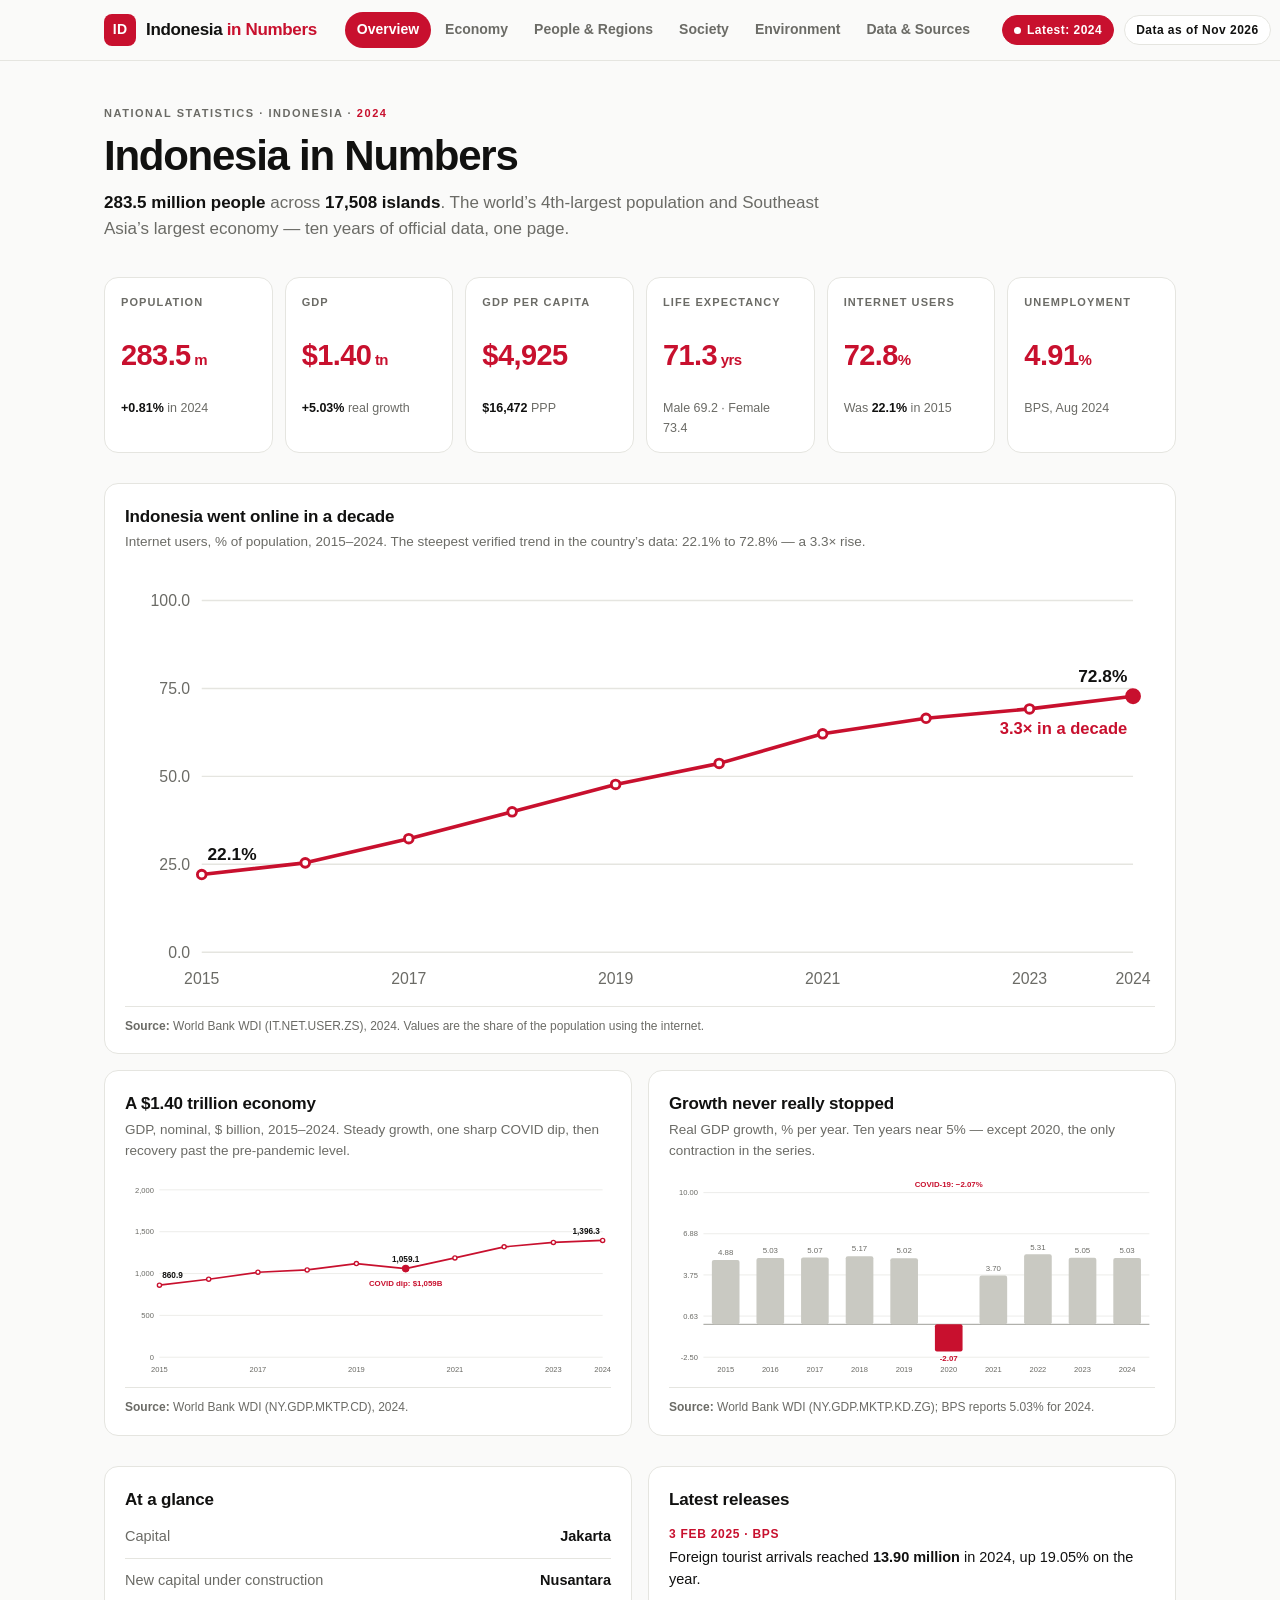
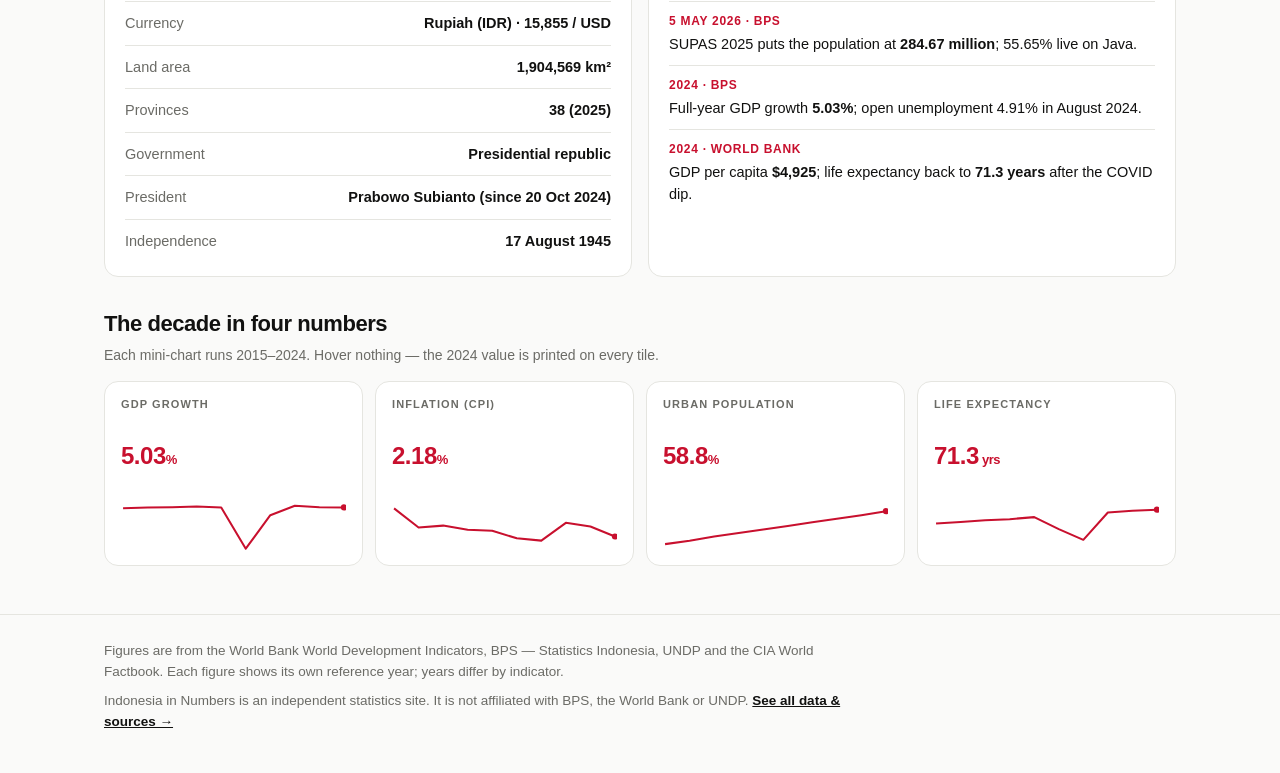
==== app/index.html @ ab5e3d4a "Indonesia in Numbers: national statistics site for make.fun best-national-statistics-site-20261126-0" ====
<!DOCTYPE html>
<html lang="en">
<head>
<meta charset="utf-8">
<meta name="viewport" content="width=device-width, initial-scale=1">
<title>Indonesia in Numbers — National Statistics, 2024</title>
<meta name="description" content="Indonesia in Numbers: population, GDP, health, education and environment statistics for Indonesia, 2015–2024, from the World Bank, BPS and UNDP.">
<link rel="icon" href="favicon.svg" type="image/svg+xml">
<link rel="stylesheet" href="styles.css">
<script src="data.js" defer></script>
<script src="charts.js" defer></script>
</head>
<body>
<header class="topbar">
  <div class="topbar-inner">
    <a class="brand" href="index.html"><span class="brand-mark">ID</span><span class="brand-name">Indonesia <span>in Numbers</span></span></a>
    <button class="menu-btn" id="menu-btn" aria-expanded="false" aria-controls="main-nav" aria-label="Open menu">
      <svg viewBox="0 0 20 20" fill="none" stroke="#111110" stroke-width="2" stroke-linecap="round"><line x1="3" y1="5" x2="17" y2="5"/><line x1="3" y1="10" x2="17" y2="10"/><line x1="3" y1="15" x2="17" y2="15"/></svg>
    </button>
    <nav class="nav" id="main-nav" aria-label="Sections">
      <a href="index.html" class="active" aria-current="page">Overview</a>
      <a href="economy.html">Economy</a>
      <a href="people.html">People &amp; Regions</a>
      <a href="society.html">Society</a>
      <a href="environment.html">Environment</a>
      <a href="data.html">Data &amp; Sources</a>
    </nav>
    <div class="topbar-right">
      <span class="pill red"><span class="dot"></span>Latest: 2024</span>
      <span class="pill hide-phone">Data as of Nov 2026</span>
    </div>
  </div>
</header>

<main class="wrap">
  <section class="hero">
    <p class="eyebrow">National Statistics · Indonesia · <b>2024</b></p>
    <h1>Indonesia in Numbers</h1>
    <p class="lede"><b>283.5 million people</b> across <b>17,508 islands</b>. The world&rsquo;s 4th-largest population and Southeast Asia&rsquo;s largest economy &mdash; ten years of official data, one page.</p>
  </section>

  <section class="kpis" aria-label="Headline indicators">
    <div class="kpi"><p class="k-label">Population</p><p class="k-value">283.5<small> m</small></p><p class="k-sub"><b>+0.81%</b> in 2024</p></div>
    <div class="kpi"><p class="k-label">GDP</p><p class="k-value">$1.40<small> tn</small></p><p class="k-sub"><b>+5.03%</b> real growth</p></div>
    <div class="kpi"><p class="k-label">GDP per capita</p><p class="k-value">$4,925</p><p class="k-sub"><b>$16,472</b> PPP</p></div>
    <div class="kpi"><p class="k-label">Life expectancy</p><p class="k-value">71.3<small> yrs</small></p><p class="k-sub">Male 69.2 · Female 73.4</p></div>
    <div class="kpi"><p class="k-label">Internet users</p><p class="k-value">72.8<small>%</small></p><p class="k-sub">Was <b>22.1%</b> in 2015</p></div>
    <div class="kpi"><p class="k-label">Unemployment</p><p class="k-value">4.91<small>%</small></p><p class="k-sub">BPS, Aug 2024</p></div>
  </section>

  <section class="section">
    <div class="grid-2">
      <div class="card wide">
        <h3>Indonesia went online in a decade</h3>
        <p class="card-sub">Internet users, % of population, 2015–2024. The steepest verified trend in the country&rsquo;s data: 22.1% to 72.8% — a 3.3&times; rise.</p>
        <div class="chart" id="chart-internet"></div>
        <p class="source"><b>Source:</b> World Bank WDI (IT.NET.USER.ZS), 2024. Values are the share of the population using the internet.</p>
      </div>
      <div class="card">
        <h3>A $1.40 trillion economy</h3>
        <p class="card-sub">GDP, nominal, $ billion, 2015–2024. Steady growth, one sharp COVID dip, then recovery past the pre-pandemic level.</p>
        <div class="chart" id="chart-gdp"></div>
        <p class="source"><b>Source:</b> World Bank WDI (NY.GDP.MKTP.CD), 2024.</p>
      </div>
      <div class="card">
        <h3>Growth never really stopped</h3>
        <p class="card-sub">Real GDP growth, % per year. Ten years near 5% — except 2020, the only contraction in the series.</p>
        <div class="chart" id="chart-growth"></div>
        <p class="source"><b>Source:</b> World Bank WDI (NY.GDP.MKTP.KD.ZG); BPS reports 5.03% for 2024.</p>
      </div>
    </div>
  </section>

  <section class="section">
    <div class="grid-2">
      <div class="card">
        <h3>At a glance</h3>
        <ul class="facts">
          <li><span class="f-k">Capital</span><span class="f-v">Jakarta</span></li>
          <li><span class="f-k">New capital under construction</span><span class="f-v">Nusantara</span></li>
          <li><span class="f-k">Currency</span><span class="f-v">Rupiah (IDR) · 15,855 / USD</span></li>
          <li><span class="f-k">Land area</span><span class="f-v">1,904,569 km&sup2;</span></li>
          <li><span class="f-k">Provinces</span><span class="f-v">38 (2025)</span></li>
          <li><span class="f-k">Government</span><span class="f-v">Presidential republic</span></li>
          <li><span class="f-k">President</span><span class="f-v">Prabowo Subianto (since 20 Oct 2024)</span></li>
          <li><span class="f-k">Independence</span><span class="f-v">17 August 1945</span></li>
        </ul>
      </div>
      <div class="card">
        <h3>Latest releases</h3>
        <ul class="releases">
          <li><span class="r-date">3 Feb 2025 · BPS</span>Foreign tourist arrivals reached <b>13.90 million</b> in 2024, up 19.05% on the year.</li>
          <li><span class="r-date">5 May 2026 · BPS</span>SUPAS 2025 puts the population at <b>284.67 million</b>; 55.65% live on Java.</li>
          <li><span class="r-date">2024 · BPS</span>Full-year GDP growth <b>5.03%</b>; open unemployment 4.91% in August 2024.</li>
          <li><span class="r-date">2024 · World Bank</span>GDP per capita <b>$4,925</b>; life expectancy back to <b>71.3 years</b> after the COVID dip.</li>
        </ul>
      </div>
    </div>
  </section>

  <section class="section">
    <div class="section-head">
      <h2>The decade in four numbers</h2>
      <p>Each mini-chart runs 2015–2024. Hover nothing — the 2024 value is printed on every tile.</p>
    </div>
    <div class="minis">
      <div class="mini"><p class="m-label">GDP growth</p><p class="m-value">5.03<small>%</small></p><div class="m-chart" id="mini-growth"></div></div>
      <div class="mini"><p class="m-label">Inflation (CPI)</p><p class="m-value">2.18<small>%</small></p><div class="m-chart" id="mini-inflation"></div></div>
      <div class="mini"><p class="m-label">Urban population</p><p class="m-value">58.8<small>%</small></p><div class="m-chart" id="mini-urban"></div></div>
      <div class="mini"><p class="m-label">Life expectancy</p><p class="m-value">71.3<small> yrs</small></p><div class="m-chart" id="mini-life"></div></div>
    </div>
  </section>
</main>

<footer>
  <div class="wrap">
    <p>Figures are from the World Bank World Development Indicators, BPS — Statistics Indonesia, UNDP and the CIA World Factbook. Each figure shows its own reference year; years differ by indicator.</p>
    <p>Indonesia in Numbers is an independent statistics site. It is not affiliated with BPS, the World Bank or UNDP. <a href="data.html">See all data &amp; sources &rarr;</a></p>
  </div>
</footer>

<script>
window.addEventListener('DOMContentLoaded', function () {
  CH.initMenu();
  var D = INDATA;
  CH.render('chart-internet', CH.lineChart({
    labels: D.years, values: D.series.internet.values, decimals: 1, unitSuffix: '%',
    aria: 'Line chart: internet users rose from 22.1 percent in 2015 to 72.8 percent in 2024',
    annotate: [{ index: 9, text: '3.3× in a decade' }]
  }));
  CH.render('chart-gdp', CH.lineChart({
    labels: D.years, values: D.series.gdpNominal.values, decimals: 0, unitSuffix: '',
    aria: 'Line chart: GDP rose from 860.9 billion dollars in 2015 to 1396.3 billion in 2024',
    annotate: [{ index: 5, text: 'COVID dip: $1,059B' }]
  }));
  CH.render('chart-growth', CH.barChart({
    labels: D.years, values: D.series.gdpGrowth.values, decimals: 2, highlightIndex: 5,
    aria: 'Bar chart: real GDP growth 2015 to 2024, with a contraction of 2.07 percent in 2020',
    annotate: [{ index: 5, text: 'COVID-19: −2.07%' }]
  }));
  function spark(id, values, dec, ymin, ymax) {
    var W = 220, H = 56, L = 2, R = 2, T = 6, B = 4;
    var lo = ymin, hi = ymax;
    var pts = values.map(function (v, i) {
      var x = L + ((W - L - R) * i) / (values.length - 1);
      var y = T + (H - T - B) * (1 - (v - lo) / (hi - lo));
      return x.toFixed(1) + ',' + y.toFixed(1);
    }).join(' ');
    var last = values[values.length - 1];
    var lx = W - R, ly = T + (H - T - B) * (1 - (last - lo) / (hi - lo));
    document.getElementById(id).innerHTML =
      '<svg viewBox="0 0 ' + W + ' ' + H + '" aria-hidden="true">' +
      '<polyline points="' + pts + '" fill="none" stroke="#C8102E" stroke-width="2" stroke-linejoin="round"/>' +
      '<circle cx="' + lx.toFixed(1) + '" cy="' + ly.toFixed(1) + '" r="3" fill="#C8102E"/></svg>';
  }
  spark('mini-growth', D.series.gdpGrowth.values, 2, -2.5, 5.6);
  spark('mini-inflation', D.series.inflation.values, 2, 0, 7);
  spark('mini-urban', D.series.urban.values, 1, 52, 60);
  spark('mini-life', D.series.lifeExpectancy.values, 1, 66, 72);
});
</script>
</body>
</html>
---- app/styles.css ----
/* Indonesia in Numbers — styles.css
   21st.dev design language: neutral base, ONE accent red (#C8102E), tight
   display headings, muted secondary text, soft 1px borders, pill buttons,
   small-caps eyebrow labels. System font stack only; no external assets. */
:root {
  --bg: #FAFAF9;
  --surface: #FFFFFF;
  --ink: #111110;
  --muted: #6B6B66;
  --border: #E5E5E0;
  --accent: #C8102E;
  --accent-soft: #FBE9EC;
  --radius: 14px;
  --font: -apple-system, BlinkMacSystemFont, "Segoe UI", Roboto, Helvetica, Arial, sans-serif;
}
* { box-sizing: border-box; }
html { -webkit-text-size-adjust: 100%; }
body {
  margin: 0;
  background: var(--bg);
  color: var(--ink);
  font-family: var(--font);
  font-size: 15.5px;
  line-height: 1.55;
}
a { color: var(--ink); }
img, svg { display: block; max-width: 100%; }
.wrap { max-width: 1120px; margin: 0 auto; padding: 0 24px; }

/* ---------- header ---------- */
.topbar {
  position: sticky; top: 0; z-index: 50;
  background: rgba(250, 250, 249, 0.96);
  border-bottom: 1px solid var(--border);
}
.topbar-inner {
  max-width: 1120px; margin: 0 auto; padding: 0 24px;
  display: flex; align-items: center; gap: 20px; min-height: 60px;
}
.brand { display: flex; align-items: center; gap: 10px; text-decoration: none; flex-shrink: 0; }
.brand-mark {
  width: 32px; height: 32px; border-radius: 8px; background: var(--accent);
  color: #fff; font-weight: 800; font-size: 14px; letter-spacing: 0.02em;
  display: flex; align-items: center; justify-content: center;
}
.brand-name { font-weight: 800; letter-spacing: -0.02em; font-size: 17px; white-space: nowrap; }
.brand-name span { color: var(--accent); }
.nav { display: flex; gap: 2px; margin-left: 8px; }
.nav a {
  text-decoration: none; font-size: 14px; font-weight: 600; color: var(--muted);
  padding: 7px 12px; border-radius: 999px; white-space: nowrap;
}
.nav a:hover { color: var(--ink); background: #F0F0EC; }
.nav a.active { color: #fff; background: var(--accent); }
.topbar-right { margin-left: auto; display: flex; align-items: center; gap: 10px; flex-shrink: 0; }
.pill {
  display: inline-flex; align-items: center; gap: 6px;
  font-size: 12px; font-weight: 700; letter-spacing: 0.04em;
  border: 1px solid var(--border); border-radius: 999px; padding: 5px 11px;
  background: var(--surface); color: var(--ink); white-space: nowrap;
}
.pill.red { background: var(--accent); border-color: var(--accent); color: #fff; }
.pill .dot { width: 7px; height: 7px; border-radius: 50%; background: currentColor; }
.menu-btn {
  display: none; border: 1px solid var(--border); background: var(--surface);
  border-radius: 10px; width: 40px; height: 40px; cursor: pointer;
  align-items: center; justify-content: center; padding: 0;
}
.menu-btn svg { width: 20px; height: 20px; }

/* ---------- hero ---------- */
.hero { padding: 44px 0 8px; }
.eyebrow {
  font-size: 11px; font-weight: 700; letter-spacing: 0.14em; text-transform: uppercase;
  color: var(--muted); margin: 0 0 12px;
}
.eyebrow b { color: var(--accent); font-weight: 700; }
h1 {
  margin: 0 0 12px; font-size: 42px; line-height: 1.05; letter-spacing: -0.03em; font-weight: 800;
}
.lede { margin: 0; font-size: 17px; color: var(--muted); max-width: 760px; }
.lede b { color: var(--ink); }
.page-head { padding: 36px 0 4px; }
.page-head h1 { font-size: 34px; }
.page-head p { margin: 0; color: var(--muted); font-size: 16px; max-width: 760px; }

/* ---------- KPI tiles ---------- */
.kpis {
  display: grid; grid-template-columns: repeat(6, 1fr); gap: 12px;
  margin: 26px 0 8px;
}
.kpi {
  background: var(--surface); border: 1px solid var(--border); border-radius: var(--radius);
  padding: 16px 16px 14px; min-width: 0;
}
.kpi .k-label { font-size: 11px; font-weight: 700; letter-spacing: 0.1em; text-transform: uppercase; color: var(--muted); margin: 0 0 6px; }
.kpi .k-value { font-size: 29px; line-height: 1.05; font-weight: 800; letter-spacing: -0.02em; color: var(--accent); font-variant-numeric: tabular-nums; white-space: nowrap; }
.kpi .k-value small { font-size: 15px; font-weight: 700; }
.kpi .k-sub { font-size: 12.5px; color: var(--muted); margin: 6px 0 0; }
.kpi .k-sub b { color: var(--ink); }

/* ---------- sections & cards ---------- */
.section { margin: 30px 0; }
.section-head { margin: 0 0 14px; }
.section-head h2 { margin: 0 0 4px; font-size: 22px; letter-spacing: -0.02em; font-weight: 800; }
.section-head p { margin: 0; color: var(--muted); font-size: 14px; }
.grid-2 { display: grid; grid-template-columns: 1fr 1fr; gap: 16px; }
.card {
  background: var(--surface); border: 1px solid var(--border); border-radius: var(--radius);
  padding: 20px 20px 14px; min-width: 0;
}
.card.wide { grid-column: 1 / -1; }
.card h3 { margin: 0 0 2px; font-size: 17px; letter-spacing: -0.01em; font-weight: 800; }
.card .card-sub { margin: 0 0 10px; font-size: 13.5px; color: var(--muted); }
.card .chart { margin: 0 -4px; }
.source { font-size: 12px; color: var(--muted); margin: 10px 0 4px; border-top: 1px solid var(--border); padding-top: 10px; }
.source b { color: var(--muted); }

/* ---------- controls ---------- */
.seg { display: inline-flex; gap: 4px; background: #F0F0EC; border: 1px solid var(--border); border-radius: 999px; padding: 3px; }
.seg button {
  border: 0; background: transparent; font: inherit; font-size: 13px; font-weight: 700;
  color: var(--muted); padding: 6px 14px; border-radius: 999px; cursor: pointer; white-space: nowrap;
}
.seg button:hover { color: var(--ink); }
.seg button[aria-pressed="true"] { background: var(--accent); color: #fff; }
.card-tools { display: flex; align-items: center; justify-content: space-between; gap: 12px; flex-wrap: wrap; margin-bottom: 6px; }
.card-tools h3 { margin: 0; }

/* ---------- fact lists, tables ---------- */
.facts { list-style: none; margin: 0; padding: 0; }
.facts li {
  display: flex; justify-content: space-between; gap: 16px;
  padding: 10px 0; border-bottom: 1px solid var(--border); font-size: 14.5px;
}
.facts li:last-child { border-bottom: 0; }
.facts .f-k { color: var(--muted); }
.facts .f-v { font-weight: 700; text-align: right; }
.releases { list-style: none; margin: 0; padding: 0; }
.releases li { padding: 10px 0; border-bottom: 1px solid var(--border); font-size: 14.5px; }
.releases li:last-child { border-bottom: 0; }
.releases .r-date { display: block; font-size: 12px; font-weight: 700; letter-spacing: 0.06em; text-transform: uppercase; color: var(--accent); margin-bottom: 2px; }
.table-scroll { overflow-x: auto; border: 1px solid var(--border); border-radius: var(--radius); background: var(--surface); }
table.data { border-collapse: collapse; width: 100%; font-size: 14px; min-width: 640px; }
table.data th, table.data td { text-align: left; padding: 10px 14px; border-bottom: 1px solid var(--border); vertical-align: top; }
table.data thead th { background: #F4F4F1; font-size: 12px; letter-spacing: 0.08em; text-transform: uppercase; color: var(--muted); }
table.data tbody tr:last-child td { border-bottom: 0; }
table.data th.sortable { cursor: pointer; user-select: none; }
table.data th.sortable:hover { color: var(--ink); }
table.data td.num { font-variant-numeric: tabular-nums; white-space: nowrap; }
.mini-table { border-collapse: collapse; width: 100%; font-size: 14px; }
.mini-table th, .mini-table td { text-align: left; padding: 9px 0; border-bottom: 1px solid var(--border); }
.mini-table tr:last-child th, .mini-table tr:last-child td { border-bottom: 0; }
.mini-table td:last-child, .mini-table th:last-child { text-align: right; font-variant-numeric: tabular-nums; }
.mini-table th { color: var(--muted); font-weight: 600; }

/* ---------- prose ---------- */
.prose p { margin: 0 0 12px; font-size: 15px; }
.prose p:last-child { margin-bottom: 0; }
.prose b { font-weight: 700; }
.callout {
  border-left: 3px solid var(--accent); background: var(--accent-soft);
  border-radius: 0 10px 10px 0; padding: 12px 16px; margin: 0 0 12px; font-size: 14.5px;
}
.callout:last-child { margin-bottom: 0; }

/* ---------- donut / legend ---------- */
.donut-wrap { display: flex; align-items: center; gap: 24px; }
.donut-svg { width: 240px; height: 240px; flex-shrink: 0; }
.legend { list-style: none; margin: 0; padding: 0; flex: 1; min-width: 0; }
.legend li { display: flex; align-items: baseline; gap: 8px; padding: 7px 0; border-bottom: 1px solid var(--border); font-size: 14px; }
.legend li:last-child { border-bottom: 0; }
.legend .chip { width: 11px; height: 11px; border-radius: 3px; flex-shrink: 0; align-self: center; }
.legend .leg-name { flex: 1; min-width: 0; }
.legend .leg-val { font-weight: 800; font-variant-numeric: tabular-nums; white-space: nowrap; }
.chart-key { display: flex; gap: 18px; font-size: 12.5px; color: var(--muted); margin: 4px 0 2px; }
.chart-key .key-dot { display: inline-block; width: 10px; height: 10px; border-radius: 3px; margin-right: 6px; vertical-align: -1px; }

/* ---------- sparklines ---------- */
.minis { display: grid; grid-template-columns: repeat(4, 1fr); gap: 12px; }
.mini {
  background: var(--surface); border: 1px solid var(--border); border-radius: var(--radius);
  padding: 14px 16px 10px; min-width: 0;
}
.mini .m-label { font-size: 11px; font-weight: 700; letter-spacing: 0.1em; text-transform: uppercase; color: var(--muted); margin: 0 0 2px; }
.mini .m-value { font-size: 24px; font-weight: 800; letter-spacing: -0.02em; color: var(--accent); font-variant-numeric: tabular-nums; }
.mini .m-value small { font-size: 13px; }
.mini .m-chart { margin-top: 2px; }

/* ---------- data page controls ---------- */
.filter-row { display: flex; gap: 10px; flex-wrap: wrap; align-items: center; margin: 18px 0 14px; }
.filter-row input[type="search"] {
  font: inherit; font-size: 14px; padding: 9px 14px; border-radius: 999px;
  border: 1px solid var(--border); background: var(--surface); min-width: 240px; flex: 1; max-width: 360px;
  color: var(--ink);
}
.filter-row input[type="search"]:focus { outline: 2px solid var(--accent); outline-offset: 1px; border-color: var(--accent); }
.btn {
  display: inline-flex; align-items: center; gap: 6px; text-decoration: none;
  font-size: 14px; font-weight: 700; padding: 9px 18px; border-radius: 999px;
  border: 1px solid var(--border); background: var(--surface); color: var(--ink); cursor: pointer;
}
.btn:hover { transform: translateY(-1px); }
.btn.primary { background: var(--accent); border-color: var(--accent); color: #fff; }
.result-count { font-size: 13px; color: var(--muted); margin: 0 0 10px; }
.note {
  background: var(--surface); border: 1px solid var(--border); border-radius: var(--radius);
  padding: 16px 18px; font-size: 14px; color: var(--muted); margin: 18px 0;
}
.note b { color: var(--ink); }

/* ---------- footer ---------- */
footer { border-top: 1px solid var(--border); margin-top: 48px; padding: 26px 0 40px; }
footer p { margin: 0 0 8px; font-size: 13.5px; color: var(--muted); max-width: 760px; }
footer p:last-child { margin-bottom: 0; }
footer a { color: var(--ink); font-weight: 700; }

/* ---------- responsive ---------- */
@media (max-width: 1023px) {
  .kpis { grid-template-columns: repeat(3, 1fr); }
  .minis { grid-template-columns: repeat(2, 1fr); }
  .nav a { padding: 7px 9px; font-size: 13.5px; }
}
@media (max-width: 760px) {
  .grid-2 { grid-template-columns: 1fr; }
  .donut-wrap { flex-direction: column; align-items: flex-start; gap: 8px; }
  .donut-svg { width: 210px; height: 210px; }
}
@media (max-width: 639px) {
  .wrap { padding: 0 16px; }
  .topbar-inner { padding: 0 16px; min-height: 56px; gap: 12px; }
  .brand-name { font-size: 15px; }
  .menu-btn { display: inline-flex; margin-left: auto; }
  .topbar-right .pill.hide-phone { display: none; }
  .topbar-right { margin-left: 0; }
  .nav {
    display: none; position: absolute; top: 56px; left: 0; right: 0;
    flex-direction: column; gap: 0; margin: 0; padding: 8px 16px 14px;
    background: var(--bg); border-bottom: 1px solid var(--border);
  }
  .topbar.nav-open .nav { display: flex; }
  .nav a { padding: 11px 12px; font-size: 15px; border-radius: 10px; }
  h1 { font-size: 30px; }
  .page-head h1 { font-size: 28px; }
  .hero { padding: 30px 0 4px; }
  .lede { font-size: 15.5px; }
  .kpis { grid-template-columns: repeat(2, 1fr); gap: 10px; margin-top: 20px; }
  .kpi .k-value { font-size: 25px; }
  .minis { grid-template-columns: repeat(2, 1fr); }
  .card { padding: 16px 16px 12px; }
  .filter-row input[type="search"] { max-width: none; }
}
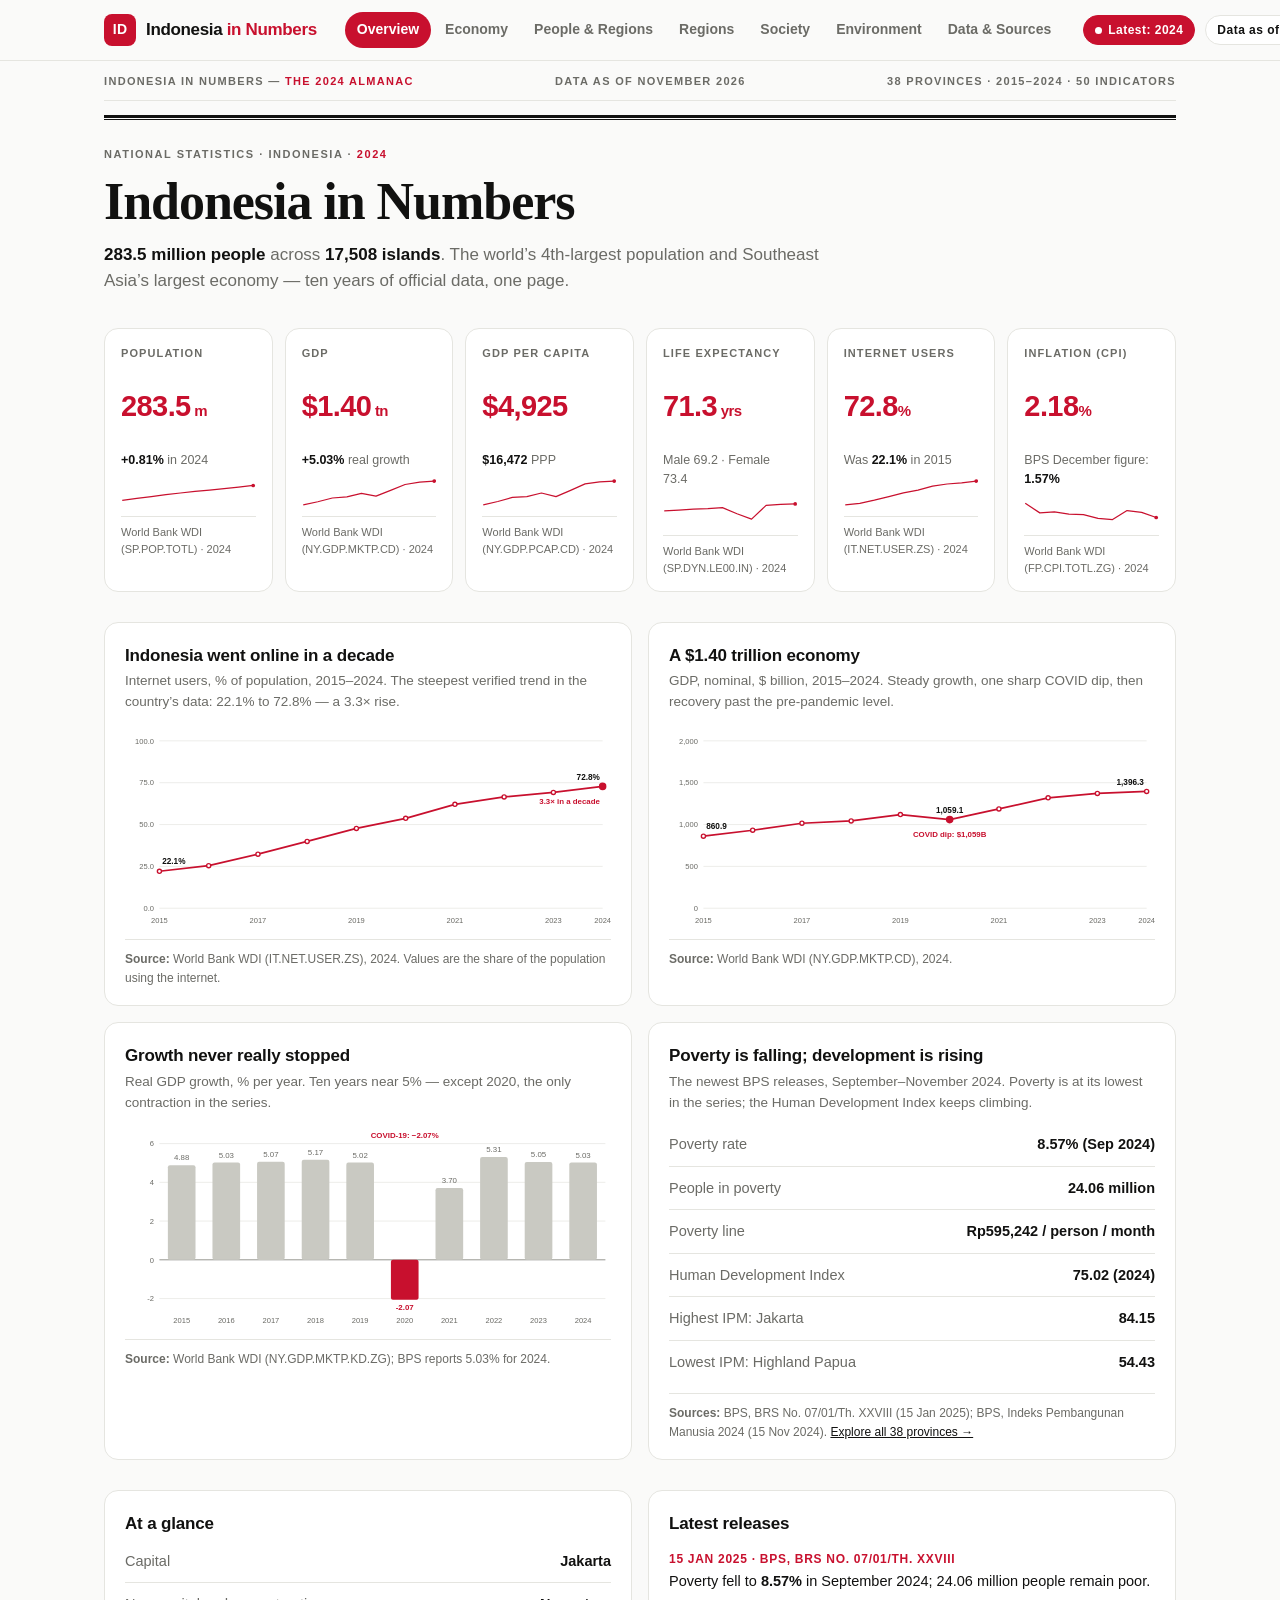
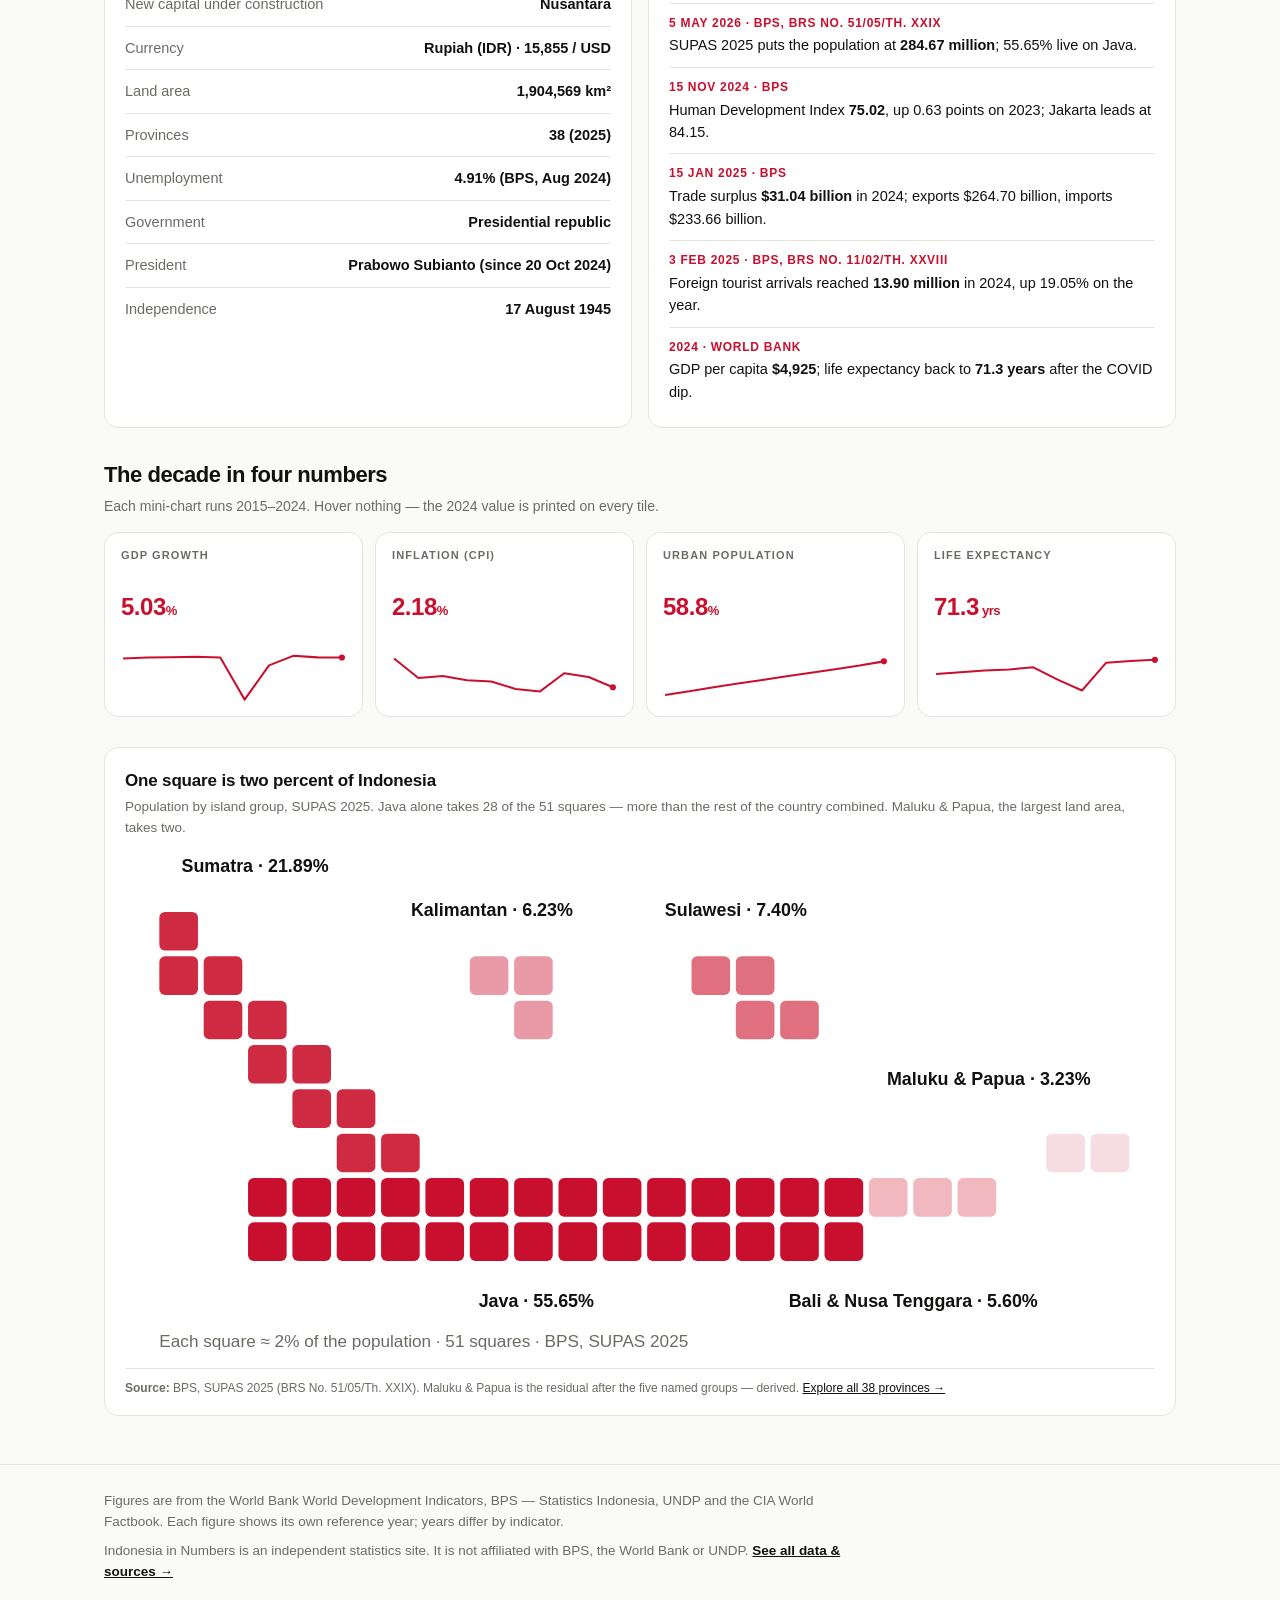
==== commit eba06d1d: "v2: Regions explorer (38 provinces), population pyramid, inflation calculator, Almanak cover - New R" ====
--- a/app/index.html
+++ b/app/index.html
@@ -21,6 +21,7 @@
       <a href="index.html" class="active" aria-current="page">Overview</a>
       <a href="economy.html">Economy</a>
       <a href="people.html">People &amp; Regions</a>
+      <a href="regions.html">Regions</a>
       <a href="society.html">Society</a>
       <a href="environment.html">Environment</a>
       <a href="data.html">Data &amp; Sources</a>
@@ -33,24 +34,31 @@
 </header>
 
 <main class="wrap">
-  <section class="hero">
+  <div class="dateline">
+    <span>Indonesia in Numbers — <b>The 2024 Almanac</b></span>
+    <span>Data as of November 2026</span>
+    <span>38 provinces · 2015–2024 · 50 indicators</span>
+  </div>
+  <div class="rule-double" aria-hidden="true"></div>
+
+  <section class="hero almanak">
     <p class="eyebrow">National Statistics · Indonesia · <b>2024</b></p>
     <h1>Indonesia in Numbers</h1>
     <p class="lede"><b>283.5 million people</b> across <b>17,508 islands</b>. The world&rsquo;s 4th-largest population and Southeast Asia&rsquo;s largest economy &mdash; ten years of official data, one page.</p>
   </section>
 
   <section class="kpis" aria-label="Headline indicators">
-    <div class="kpi"><p class="k-label">Population</p><p class="k-value">283.5<small> m</small></p><p class="k-sub"><b>+0.81%</b> in 2024</p></div>
-    <div class="kpi"><p class="k-label">GDP</p><p class="k-value">$1.40<small> tn</small></p><p class="k-sub"><b>+5.03%</b> real growth</p></div>
-    <div class="kpi"><p class="k-label">GDP per capita</p><p class="k-value">$4,925</p><p class="k-sub"><b>$16,472</b> PPP</p></div>
-    <div class="kpi"><p class="k-label">Life expectancy</p><p class="k-value">71.3<small> yrs</small></p><p class="k-sub">Male 69.2 · Female 73.4</p></div>
-    <div class="kpi"><p class="k-label">Internet users</p><p class="k-value">72.8<small>%</small></p><p class="k-sub">Was <b>22.1%</b> in 2015</p></div>
-    <div class="kpi"><p class="k-label">Unemployment</p><p class="k-value">4.91<small>%</small></p><p class="k-sub">BPS, Aug 2024</p></div>
+    <div class="kpi"><p class="k-label">Population</p><p class="k-value">283.5<small> m</small></p><p class="k-sub"><b>+0.81%</b> in 2024</p><div class="k-spark" id="spark-population"></div><p class="k-src">World Bank WDI (SP.POP.TOTL) · 2024</p></div>
+    <div class="kpi"><p class="k-label">GDP</p><p class="k-value">$1.40<small> tn</small></p><p class="k-sub"><b>+5.03%</b> real growth</p><div class="k-spark" id="spark-gdp"></div><p class="k-src">World Bank WDI (NY.GDP.MKTP.CD) · 2024</p></div>
+    <div class="kpi"><p class="k-label">GDP per capita</p><p class="k-value">$4,925</p><p class="k-sub"><b>$16,472</b> PPP</p><div class="k-spark" id="spark-gdppc"></div><p class="k-src">World Bank WDI (NY.GDP.PCAP.CD) · 2024</p></div>
+    <div class="kpi"><p class="k-label">Life expectancy</p><p class="k-value">71.3<small> yrs</small></p><p class="k-sub">Male 69.2 · Female 73.4</p><div class="k-spark" id="spark-life"></div><p class="k-src">World Bank WDI (SP.DYN.LE00.IN) · 2024</p></div>
+    <div class="kpi"><p class="k-label">Internet users</p><p class="k-value">72.8<small>%</small></p><p class="k-sub">Was <b>22.1%</b> in 2015</p><div class="k-spark" id="spark-internet"></div><p class="k-src">World Bank WDI (IT.NET.USER.ZS) · 2024</p></div>
+    <div class="kpi"><p class="k-label">Inflation (CPI)</p><p class="k-value">2.18<small>%</small></p><p class="k-sub">BPS December figure: <b>1.57%</b></p><div class="k-spark" id="spark-inflation"></div><p class="k-src">World Bank WDI (FP.CPI.TOTL.ZG) · 2024</p></div>
   </section>
 
   <section class="section">
     <div class="grid-2">
-      <div class="card wide">
+      <div class="card">
         <h3>Indonesia went online in a decade</h3>
         <p class="card-sub">Internet users, % of population, 2015–2024. The steepest verified trend in the country&rsquo;s data: 22.1% to 72.8% — a 3.3&times; rise.</p>
         <div class="chart" id="chart-internet"></div>
@@ -68,6 +76,19 @@
         <div class="chart" id="chart-growth"></div>
         <p class="source"><b>Source:</b> World Bank WDI (NY.GDP.MKTP.KD.ZG); BPS reports 5.03% for 2024.</p>
       </div>
+      <div class="card">
+        <h3>Poverty is falling; development is rising</h3>
+        <p class="card-sub">The newest BPS releases, September–November 2024. Poverty is at its lowest in the series; the Human Development Index keeps climbing.</p>
+        <ul class="facts">
+          <li><span class="f-k">Poverty rate</span><span class="f-v">8.57% (Sep 2024)</span></li>
+          <li><span class="f-k">People in poverty</span><span class="f-v">24.06 million</span></li>
+          <li><span class="f-k">Poverty line</span><span class="f-v">Rp595,242 / person / month</span></li>
+          <li><span class="f-k">Human Development Index</span><span class="f-v">75.02 (2024)</span></li>
+          <li><span class="f-k">Highest IPM: Jakarta</span><span class="f-v">84.15</span></li>
+          <li><span class="f-k">Lowest IPM: Highland Papua</span><span class="f-v">54.43</span></li>
+        </ul>
+        <p class="source"><b>Sources:</b> BPS, BRS No. 07/01/Th. XXVIII (15 Jan 2025); BPS, Indeks Pembangunan Manusia 2024 (15 Nov 2024). <a href="regions.html">Explore all 38 provinces &rarr;</a></p>
+      </div>
     </div>
   </section>
 
@@ -81,6 +102,7 @@
           <li><span class="f-k">Currency</span><span class="f-v">Rupiah (IDR) · 15,855 / USD</span></li>
           <li><span class="f-k">Land area</span><span class="f-v">1,904,569 km&sup2;</span></li>
           <li><span class="f-k">Provinces</span><span class="f-v">38 (2025)</span></li>
+          <li><span class="f-k">Unemployment</span><span class="f-v">4.91% (BPS, Aug 2024)</span></li>
           <li><span class="f-k">Government</span><span class="f-v">Presidential republic</span></li>
           <li><span class="f-k">President</span><span class="f-v">Prabowo Subianto (since 20 Oct 2024)</span></li>
           <li><span class="f-k">Independence</span><span class="f-v">17 August 1945</span></li>
@@ -89,9 +111,11 @@
       <div class="card">
         <h3>Latest releases</h3>
         <ul class="releases">
-          <li><span class="r-date">3 Feb 2025 · BPS</span>Foreign tourist arrivals reached <b>13.90 million</b> in 2024, up 19.05% on the year.</li>
-          <li><span class="r-date">5 May 2026 · BPS</span>SUPAS 2025 puts the population at <b>284.67 million</b>; 55.65% live on Java.</li>
-          <li><span class="r-date">2024 · BPS</span>Full-year GDP growth <b>5.03%</b>; open unemployment 4.91% in August 2024.</li>
+          <li><span class="r-date">15 Jan 2025 · BPS, BRS No. 07/01/Th. XXVIII</span>Poverty fell to <b>8.57%</b> in September 2024; 24.06 million people remain poor.</li>
+          <li><span class="r-date">5 May 2026 · BPS, BRS No. 51/05/Th. XXIX</span>SUPAS 2025 puts the population at <b>284.67 million</b>; 55.65% live on Java.</li>
+          <li><span class="r-date">15 Nov 2024 · BPS</span>Human Development Index <b>75.02</b>, up 0.63 points on 2023; Jakarta leads at 84.15.</li>
+          <li><span class="r-date">15 Jan 2025 · BPS</span>Trade surplus <b>$31.04 billion</b> in 2024; exports $264.70 billion, imports $233.66 billion.</li>
+          <li><span class="r-date">3 Feb 2025 · BPS, BRS No. 11/02/Th. XXVIII</span>Foreign tourist arrivals reached <b>13.90 million</b> in 2024, up 19.05% on the year.</li>
           <li><span class="r-date">2024 · World Bank</span>GDP per capita <b>$4,925</b>; life expectancy back to <b>71.3 years</b> after the COVID dip.</li>
         </ul>
       </div>
@@ -108,6 +132,15 @@
       <div class="mini"><p class="m-label">Inflation (CPI)</p><p class="m-value">2.18<small>%</small></p><div class="m-chart" id="mini-inflation"></div></div>
       <div class="mini"><p class="m-label">Urban population</p><p class="m-value">58.8<small>%</small></p><div class="m-chart" id="mini-urban"></div></div>
       <div class="mini"><p class="m-label">Life expectancy</p><p class="m-value">71.3<small> yrs</small></p><div class="m-chart" id="mini-life"></div></div>
+    </div>
+  </section>
+
+  <section class="section">
+    <div class="card tilemap-card">
+      <h3>One square is two percent of Indonesia</h3>
+      <p class="card-sub">Population by island group, SUPAS 2025. Java alone takes 28 of the 51 squares — more than the rest of the country combined. Maluku &amp; Papua, the largest land area, takes two.</p>
+      <div id="tilemap-cover"></div>
+      <p class="source"><b>Source:</b> BPS, SUPAS 2025 (BRS No. 51/05/Th. XXIX). Maluku &amp; Papua is the residual after the five named groups — derived. <a href="regions.html">Explore all 38 provinces &rarr;</a></p>
     </div>
   </section>
 </main>
@@ -135,28 +168,21 @@
   }));
   CH.render('chart-growth', CH.barChart({
     labels: D.years, values: D.series.gdpGrowth.values, decimals: 2, highlightIndex: 5,
+    ymin: -2.5, ymax: 6, ticks: [-2, 0, 2, 4, 6], tickDecimals: 0,
     aria: 'Bar chart: real GDP growth 2015 to 2024, with a contraction of 2.07 percent in 2020',
     annotate: [{ index: 5, text: 'COVID-19: −2.07%' }]
   }));
-  function spark(id, values, dec, ymin, ymax) {
-    var W = 220, H = 56, L = 2, R = 2, T = 6, B = 4;
-    var lo = ymin, hi = ymax;
-    var pts = values.map(function (v, i) {
-      var x = L + ((W - L - R) * i) / (values.length - 1);
-      var y = T + (H - T - B) * (1 - (v - lo) / (hi - lo));
-      return x.toFixed(1) + ',' + y.toFixed(1);
-    }).join(' ');
-    var last = values[values.length - 1];
-    var lx = W - R, ly = T + (H - T - B) * (1 - (last - lo) / (hi - lo));
-    document.getElementById(id).innerHTML =
-      '<svg viewBox="0 0 ' + W + ' ' + H + '" aria-hidden="true">' +
-      '<polyline points="' + pts + '" fill="none" stroke="#C8102E" stroke-width="2" stroke-linejoin="round"/>' +
-      '<circle cx="' + lx.toFixed(1) + '" cy="' + ly.toFixed(1) + '" r="3" fill="#C8102E"/></svg>';
-  }
-  spark('mini-growth', D.series.gdpGrowth.values, 2, -2.5, 5.6);
-  spark('mini-inflation', D.series.inflation.values, 2, 0, 7);
-  spark('mini-urban', D.series.urban.values, 1, 52, 60);
-  spark('mini-life', D.series.lifeExpectancy.values, 1, 66, 72);
+  CH.render('tilemap-cover', CH.tileMap({}));
+  CH.render('spark-population', CH.sparkline(D.series.population.values, { ymin: 255, ymax: 290 }));
+  CH.render('spark-gdp', CH.sparkline(D.series.gdpNominal.values, {}));
+  CH.render('spark-gdppc', CH.sparkline(D.series.gdpPerCapita.values, {}));
+  CH.render('spark-life', CH.sparkline(D.series.lifeExpectancy.values, { ymin: 66, ymax: 72 }));
+  CH.render('spark-internet', CH.sparkline(D.series.internet.values, {}));
+  CH.render('spark-inflation', CH.sparkline(D.series.inflation.values, { ymin: 0, ymax: 7 }));
+  CH.render('mini-growth', CH.sparkline(D.series.gdpGrowth.values, { ymin: -2.5, ymax: 5.6, height: 56 }));
+  CH.render('mini-inflation', CH.sparkline(D.series.inflation.values, { ymin: 0, ymax: 7, height: 56 }));
+  CH.render('mini-urban', CH.sparkline(D.series.urban.values, { ymin: 52, ymax: 60, height: 56 }));
+  CH.render('mini-life', CH.sparkline(D.series.lifeExpectancy.values, { ymin: 66, ymax: 72, height: 56 }));
 });
 </script>
 </body>
--- a/app/styles.css
+++ b/app/styles.css
@@ -118,6 +118,7 @@
 
 /* ---------- controls ---------- */
 .seg { display: inline-flex; gap: 4px; background: #F0F0EC; border: 1px solid var(--border); border-radius: 999px; padding: 3px; }
+.seg.wrap { flex-wrap: wrap; border-radius: 14px; }
 .seg button {
   border: 0; background: transparent; font: inherit; font-size: 13px; font-weight: 700;
   color: var(--muted); padding: 6px 14px; border-radius: 999px; cursor: pointer; white-space: nowrap;
@@ -215,6 +216,52 @@
 footer p:last-child { margin-bottom: 0; }
 footer a { color: var(--ink); font-weight: 700; }
 
+/* ---------- almanak cover (index) ---------- */
+.dateline {
+  display: flex; justify-content: space-between; gap: 16px; flex-wrap: wrap;
+  padding: 12px 0 10px; border-bottom: 1px solid var(--border);
+  font-size: 11px; font-weight: 700; letter-spacing: 0.12em; text-transform: uppercase; color: var(--muted);
+}
+.dateline b { color: var(--accent); }
+.rule-double { border-top: 3px solid var(--ink); border-bottom: 1px solid var(--ink); height: 5px; margin: 14px 0 0; }
+.hero.almanak { padding-top: 26px; }
+.hero.almanak h1 { font-family: Georgia, 'Times New Roman', serif; font-size: 52px; letter-spacing: -0.02em; }
+.kpi .k-src { font-size: 11px; color: var(--muted); margin: 8px 0 0; border-top: 1px solid var(--border); padding-top: 7px; }
+.kpi .k-spark { margin-top: 8px; }
+.kpi .k-spark svg { width: 100%; height: auto; }
+
+/* ---------- calculator ---------- */
+.calc-row { display: flex; gap: 10px; flex-wrap: wrap; align-items: end; margin: 4px 0 12px; }
+.calc-field { display: flex; flex-direction: column; gap: 5px; }
+.calc-field label { font-size: 11px; font-weight: 700; letter-spacing: 0.08em; text-transform: uppercase; color: var(--muted); }
+.calc-field input[type="number"], .calc-field select, .compare-sel select {
+  font: inherit; font-size: 15px; padding: 9px 12px; border-radius: 10px;
+  border: 1px solid var(--border); background: var(--surface); color: var(--ink);
+}
+.calc-field input[type="number"]:focus, .calc-field select:focus, .compare-sel select:focus { outline: 2px solid var(--accent); outline-offset: 1px; border-color: var(--accent); }
+.calc-result {
+  background: var(--accent-soft); border: 1px solid #F3C2CB; border-radius: var(--radius);
+  padding: 16px 18px; margin: 4px 0 10px;
+}
+.calc-result .cr-big { font-size: 30px; font-weight: 800; letter-spacing: -0.02em; color: var(--accent); font-variant-numeric: tabular-nums; }
+.calc-result .cr-line { font-size: 14px; color: var(--ink); margin: 4px 0 0; }
+.calc-result .cr-note { font-size: 12.5px; color: var(--muted); margin: 6px 0 0; }
+.calc-formula { font-size: 13px; color: var(--muted); margin: 0 0 4px; font-variant-numeric: tabular-nums; }
+.calc-formula b { color: var(--ink); }
+
+/* ---------- regions explorer ---------- */
+.compare-grid { display: grid; grid-template-columns: 1fr 1fr; gap: 16px; }
+.compare-sel { display: flex; gap: 10px; flex-wrap: wrap; align-items: end; margin: 4px 0 12px; }
+.compare-sel .calc-field { flex: 1; min-width: 180px; }
+.delta-up { color: var(--accent); font-weight: 700; }
+.delta-down { color: var(--muted); font-weight: 700; }
+.rank-list { list-style: none; margin: 0; padding: 0; counter-reset: rank; }
+.rank-list li { display: flex; align-items: baseline; gap: 10px; padding: 8px 0; border-bottom: 1px solid var(--border); font-size: 14.5px; }
+.rank-list li:last-child { border-bottom: 0; }
+.rank-list .rk { font-weight: 800; color: var(--accent); font-variant-numeric: tabular-nums; min-width: 22px; }
+.rank-list .rv { margin-left: auto; font-weight: 700; font-variant-numeric: tabular-nums; white-space: nowrap; }
+.tilemap-card svg { width: 100%; height: auto; }
+
 /* ---------- responsive ---------- */
 @media (max-width: 1023px) {
   .kpis { grid-template-columns: repeat(3, 1fr); }
@@ -223,8 +270,10 @@
 }
 @media (max-width: 760px) {
   .grid-2 { grid-template-columns: 1fr; }
+  .compare-grid { grid-template-columns: 1fr; }
   .donut-wrap { flex-direction: column; align-items: flex-start; gap: 8px; }
   .donut-svg { width: 210px; height: 210px; }
+  .hero.almanak h1 { font-size: 36px; }
 }
 @media (max-width: 639px) {
   .wrap { padding: 0 16px; }
